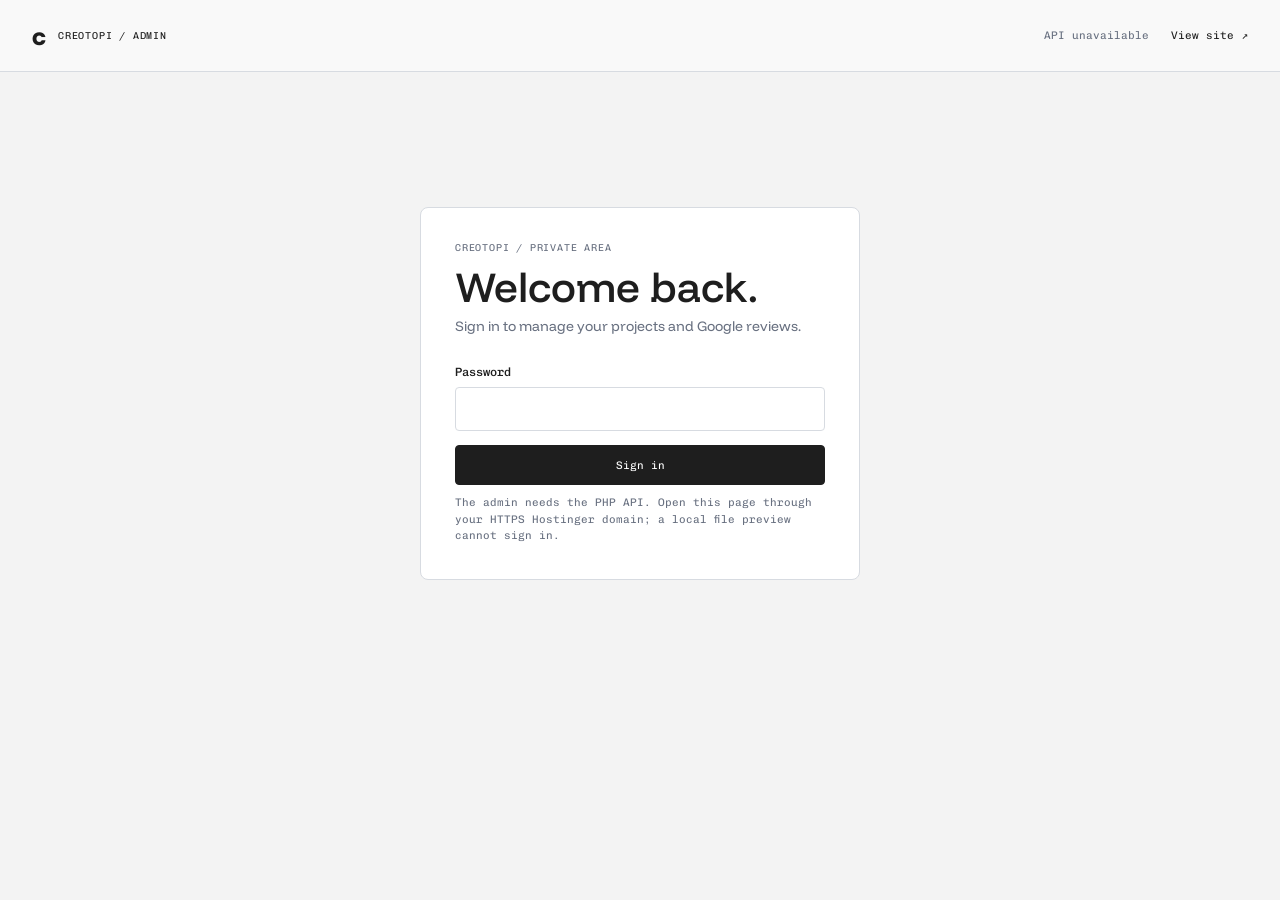
==== admin.html @ 1d1739e3 "update" ====
<!doctype html>
<html lang="en">
<head>
  <meta charset="utf-8">
  <meta name="viewport" content="width=device-width, initial-scale=1">
  <meta name="robots" content="noindex,nofollow">
  <title>Admin — Creotopi</title>
  <link rel="preconnect" href="https://fonts.googleapis.com">
  <link rel="preconnect" href="https://fonts.gstatic.com" crossorigin>
  <link href="https://fonts.googleapis.com/css2?family=Chivo+Mono:wght@400;500&family=Funnel+Display:wght@300..800&display=swap" rel="stylesheet">
  <link rel="stylesheet" href="css/admin.css">
</head>
<body>
  <header class="admin-topbar">
    <a class="admin-brand" href="index.html" aria-label="Creotopi home">c <span>CREOTOPI / ADMIN</span></a>
    <div class="admin-topbar__actions">
      <span class="admin-status" id="admin-status" aria-live="polite">Connecting…</span>
      <a class="admin-view-link" href="index.html" target="_blank" rel="noopener">View site ↗</a>
      <button class="button button--quiet" id="logout-button" type="button" hidden>Sign out</button>
    </div>
  </header>

  <main class="admin-main">
    <section class="auth-panel" id="auth-panel" hidden>
      <p class="eyebrow">CREOTOPI / PRIVATE AREA</p>
      <h1 id="auth-title">Admin</h1>
      <p class="auth-copy" id="auth-copy"></p>
      <form id="auth-form">
        <label class="field" id="setup-key-field" hidden>
          <span>Private setup key</span>
          <input type="password" id="setup-key" autocomplete="one-time-code">
        </label>
        <label class="field" id="confirm-field" hidden>
          <span>Confirm password</span>
          <input type="password" id="confirm-password" autocomplete="new-password" minlength="12">
        </label>
        <label class="field">
          <span id="password-label">Password</span>
          <input type="password" id="admin-password" autocomplete="current-password" required>
        </label>
        <button class="button button--dark" id="auth-submit" type="submit">Sign in</button>
        <p class="form-message" id="auth-message" role="status"></p>
      </form>
    </section>

    <section class="workspace" id="workspace" hidden>
      <div class="workspace-heading">
        <div>
          <p class="eyebrow">CONTENT MANAGER</p>
          <h1>Admin.</h1>
        </div>
        <button class="button button--dark" id="save-button" type="button">Save changes</button>
      </div>

      <nav class="admin-tabs" aria-label="Admin sections">
        <button type="button" class="admin-tab is-active" data-tab="works" aria-selected="true">Works <span id="project-total">0</span></button>
        <button type="button" class="admin-tab" data-tab="reviews" aria-selected="false">Google reviews <span id="review-total">0</span></button>
      </nav>

      <section class="admin-section" id="works-section">
        <div class="section-toolbar">
          <div><h2>Projects</h2><p>Manage the cards shown on your site.</p></div>
          <button class="button button--line" id="new-project-button" type="button">+ Add project</button>
        </div>
        <div class="editor-layout">
          <aside class="item-list" aria-label="Projects" id="project-list"></aside>
          <form class="editor-form" id="project-form">
            <input type="hidden" id="project-index" value="-1">
            <div class="editor-form__heading"><h3 id="project-form-title">New project</h3><button class="text-button" id="delete-project-button" type="button" hidden>Delete</button></div>
            <div class="form-grid">
              <label class="field"><span>Project title</span><input id="project-title" maxlength="200" required></label>
              <label class="field"><span>Service category</span><select id="project-category" required><option value="Branding">Branding</option><option value="UI/UX">UI / UX</option><option value="Web">Web design</option><option value="Social">Social &amp; motion</option></select></label>
              <label class="field"><span>Project date</span><input id="project-date" placeholder="MM.YY" maxlength="12"></label>
              <label class="field"><span>Behance link</span><input id="project-url" type="url" placeholder="https://www.behance.net/..." required></label>
              <label class="field field--wide"><span>Image URL or path</span><input id="project-cover" type="text" placeholder="https://… or assets/uploads/…"></label>
              <label class="field field--wide"><span>Upload an image <small>JPG, PNG, or WebP · max 5 MB</small></span><input id="project-image" type="file" accept="image/jpeg,image/png,image/webp"></label>
            </div>
            <div class="image-preview" id="image-preview" hidden><img id="preview-image" alt="Project image preview"></div>
            <p class="form-message" id="project-message" role="status"></p>
            <button class="button button--line" type="submit">Apply project</button>
          </form>
        </div>
      </section>

      <section class="admin-section" id="reviews-section" hidden>
        <div class="section-toolbar">
          <div><h2>Google reviews</h2><p>Manage the score, links, and reviews displayed on the site.</p></div>
        </div>
        <form class="editor-form review-settings" id="review-settings-form">
          <div class="form-grid">
            <label class="field"><span>Average rating <small>0 to 5</small></span><input id="review-rating" type="number" min="0" max="5" step="0.1" required></label>
            <label class="field"><span>Total Google reviews</span><input id="review-count" type="number" min="0" step="1" required></label>
            <label class="field"><span>Google Place ID</span><input id="review-place-id"></label>
            <label class="field"><span>Write a review link</span><input id="review-write-url" type="url" placeholder="https://…"></label>
            <label class="field field--wide"><span>Live reviews API URL <small>Optional</small></span><input id="review-api-url" type="url" placeholder="https://…"></label>
          </div>
        </form>

        <div class="section-toolbar review-list-heading">
          <div><h2>Review entries</h2><p>Add or edit the review cards shown below the rating.</p></div>
          <button class="button button--line" id="new-review-button" type="button">+ Add review</button>
        </div>
        <div class="editor-layout">
          <aside class="item-list" aria-label="Reviews" id="review-list"></aside>
          <form class="editor-form" id="review-form">
            <input type="hidden" id="review-index" value="-1">
            <div class="editor-form__heading"><h3 id="review-form-title">New review</h3><button class="text-button" id="delete-review-button" type="button" hidden>Delete</button></div>
            <div class="form-grid">
              <label class="field"><span>Reviewer name</span><input id="review-author" required maxlength="160"></label>
              <label class="field"><span>Role or company</span><input id="review-role" maxlength="160"></label>
              <label class="field"><span>Rating</span><select id="review-item-rating"><option value="5">5 stars</option><option value="4">4 stars</option><option value="3">3 stars</option><option value="2">2 stars</option><option value="1">1 star</option></select></label>
              <label class="field"><span>Date label</span><input id="review-time" placeholder="2 weeks ago" maxlength="80"></label>
              <label class="field field--wide"><span>Avatar image URL <small>Optional</small></span><input id="review-avatar" type="url" placeholder="https://…"></label>
              <label class="field field--wide"><span>Review text</span><textarea id="review-text" rows="5" required maxlength="1500"></textarea></label>
            </div>
            <p class="form-message" id="review-message" role="status"></p>
            <button class="button button--line" type="submit">Apply review</button>
          </form>
        </div>
      </section>

      <p class="workspace-message" id="workspace-message" role="status"></p>
    </section>
  </main>

  <script src="js/admin.js?v=2"></script>
</body>
</html>
---- css/admin.css ----
:root{--admin-bg:#f3f3f3;--admin-ink:#1e1e1e;--admin-muted:#697181;--admin-line:#d7dbe1;--admin-soft:#e8ebef;--admin-sans:"Funnel Display",system-ui,sans-serif;--admin-mono:"Chivo Mono",ui-monospace,monospace;--admin-ease:cubic-bezier(.22,1,.36,1)}
*{box-sizing:border-box}
html{min-width:320px}
body{margin:0;background:var(--admin-bg);color:var(--admin-ink);font-family:var(--admin-sans);-webkit-font-smoothing:antialiased}
button,input,select,textarea{font:inherit}
button{color:inherit}
[hidden]{display:none!important}
.admin-topbar{height:72px;padding:0 32px;display:flex;align-items:center;justify-content:space-between;border-bottom:1px solid var(--admin-line);background:rgba(255,255,255,.52)}
.admin-brand{display:flex;align-items:center;gap:12px;font-size:25px;font-weight:800;line-height:1;text-decoration:none;color:inherit}
.admin-brand span,.eyebrow{font:400 10px var(--admin-mono);letter-spacing:.08em}
.admin-topbar__actions{display:flex;align-items:center;gap:22px}
.admin-status,.admin-view-link,.button,.text-button,.admin-tab{font-family:var(--admin-mono);font-size:11px}
.admin-status{color:var(--admin-muted)}
.admin-view-link{color:inherit;text-decoration:none}
.admin-view-link:hover,.text-button:hover{opacity:.6}
.admin-main{width:min(1280px,calc(100% - 48px));margin:0 auto;padding:54px 0 100px}
.auth-panel{width:min(440px,100%);margin:9vh auto 0;padding:34px;background:#fff;border:1px solid var(--admin-line);border-radius:8px}
.auth-panel h1,.workspace-heading h1{margin:12px 0 8px;font-size:42px;font-weight:500;line-height:1}
.eyebrow{margin:0;color:var(--admin-muted)}
.auth-copy{margin:0 0 28px;color:var(--admin-muted);font-size:14px;line-height:1.5}
.field{display:flex;flex-direction:column;gap:8px;min-width:0;font:500 12px var(--admin-mono)}
.field small{color:var(--admin-muted);font-weight:400}
.field input,.field select,.field textarea{width:100%;min-height:44px;padding:11px 12px;border:1px solid var(--admin-line);border-radius:4px;background:#fff;color:var(--admin-ink);font:400 14px var(--admin-sans);outline:none}
.field textarea{resize:vertical;line-height:1.5}
.field input:focus,.field select:focus,.field textarea:focus{border-color:#525b68;box-shadow:0 0 0 2px rgba(30,30,30,.07)}
.field input[type=file]{padding:8px;font:400 12px var(--admin-mono)}
.button{min-height:40px;padding:0 16px;border:1px solid var(--admin-ink);border-radius:4px;background:transparent;cursor:pointer;transition:background .2s,color .2s,opacity .2s}
.button--dark{width:100%;margin-top:14px;background:var(--admin-ink);color:#fff}
.button--dark:hover{background:#454b53}
.button--line:hover{background:var(--admin-ink);color:#fff}
.button--quiet{min-height:32px;border-color:var(--admin-line)}
.button:disabled{opacity:.55;cursor:wait}
.form-message,.workspace-message{min-height:18px;margin:10px 0 0;color:var(--admin-muted);font:400 11px/1.5 var(--admin-mono)}
.workspace-heading{display:flex;align-items:flex-end;justify-content:space-between;gap:20px;padding-bottom:28px}
.workspace-heading .button{width:auto}
.admin-tabs{display:flex;gap:28px;border-bottom:1px solid var(--admin-line)}
.admin-tab{position:relative;padding:14px 2px;border:0;background:none;color:var(--admin-muted);cursor:pointer}
.admin-tab span{margin-left:5px;opacity:.65}
.admin-tab.is-active{color:var(--admin-ink)}
.admin-tab.is-active::after{position:absolute;right:0;bottom:-1px;left:0;height:2px;background:var(--admin-ink);content:""}
.admin-section{padding-top:34px}
.section-toolbar{display:flex;align-items:center;justify-content:space-between;gap:20px;margin-bottom:20px}
.section-toolbar h2{margin:0;font-size:22px;font-weight:500}
.section-toolbar p{margin:5px 0 0;color:var(--admin-muted);font-size:13px}
.editor-layout{display:grid;grid-template-columns:minmax(220px,.75fr) minmax(0,1.8fr);gap:20px;align-items:start}
.item-list,.editor-form{min-width:0;background:#fff;border:1px solid var(--admin-line);border-radius:6px}
.item-list{padding:8px}
.item-row{width:100%;min-height:56px;padding:10px 12px;display:flex;align-items:center;justify-content:space-between;gap:14px;border:0;border-radius:4px;background:transparent;text-align:left;cursor:pointer}
.item-row:hover,.item-row.is-active{background:var(--admin-soft)}
.item-row__title{overflow:hidden;text-overflow:ellipsis;white-space:nowrap;font-size:13px;font-weight:500}
.item-row__meta{flex:none;color:var(--admin-muted);font:400 10px var(--admin-mono)}
.editor-form{padding:22px}
.editor-form__heading{display:flex;align-items:center;justify-content:space-between;margin-bottom:20px}
.editor-form__heading h3{margin:0;font-size:16px;font-weight:500}
.text-button{border:0;background:none;color:#8b3737;cursor:pointer}
.form-grid{display:grid;grid-template-columns:repeat(2,minmax(0,1fr));gap:18px 14px}
.field--wide{grid-column:1/-1}
.image-preview{margin-top:16px;max-width:260px;aspect-ratio:1.5;overflow:hidden;border:1px solid var(--admin-line);border-radius:4px;background:var(--admin-bg)}
.image-preview img{width:100%;height:100%;display:block;object-fit:cover}
.review-settings{margin-bottom:42px}
.review-list-heading{margin-top:20px}
.empty-state{padding:18px 12px;color:var(--admin-muted);font-size:13px;line-height:1.5}
@media(max-width:760px){.admin-topbar{height:auto;min-height:64px;padding:12px 18px;gap:12px}.admin-brand{font-size:22px}.admin-brand span{font-size:9px}.admin-topbar__actions{gap:12px}.admin-status{display:none}.admin-main{width:calc(100% - 32px);padding:32px 0 64px}.auth-panel{margin-top:7vh;padding:24px}.workspace-heading h1{font-size:36px}.editor-layout{grid-template-columns:1fr}.item-list{display:grid;grid-template-columns:repeat(2,minmax(0,1fr));gap:4px}.section-toolbar{align-items:flex-start}.review-list-heading{margin-top:18px}}
@media(max-width:480px){.admin-topbar{padding-inline:14px}.admin-brand span{max-width:100px;line-height:1.35}.admin-view-link{font-size:10px}.admin-topbar__actions{gap:8px}.button{padding-inline:11px;font-size:10px}.workspace-heading{align-items:center}.admin-tabs{gap:20px}.section-toolbar{flex-direction:column;align-items:flex-start}.form-grid{grid-template-columns:1fr}.field--wide{grid-column:auto}.editor-form{padding:16px}.item-list{grid-template-columns:1fr}.auth-panel h1{font-size:36px}}
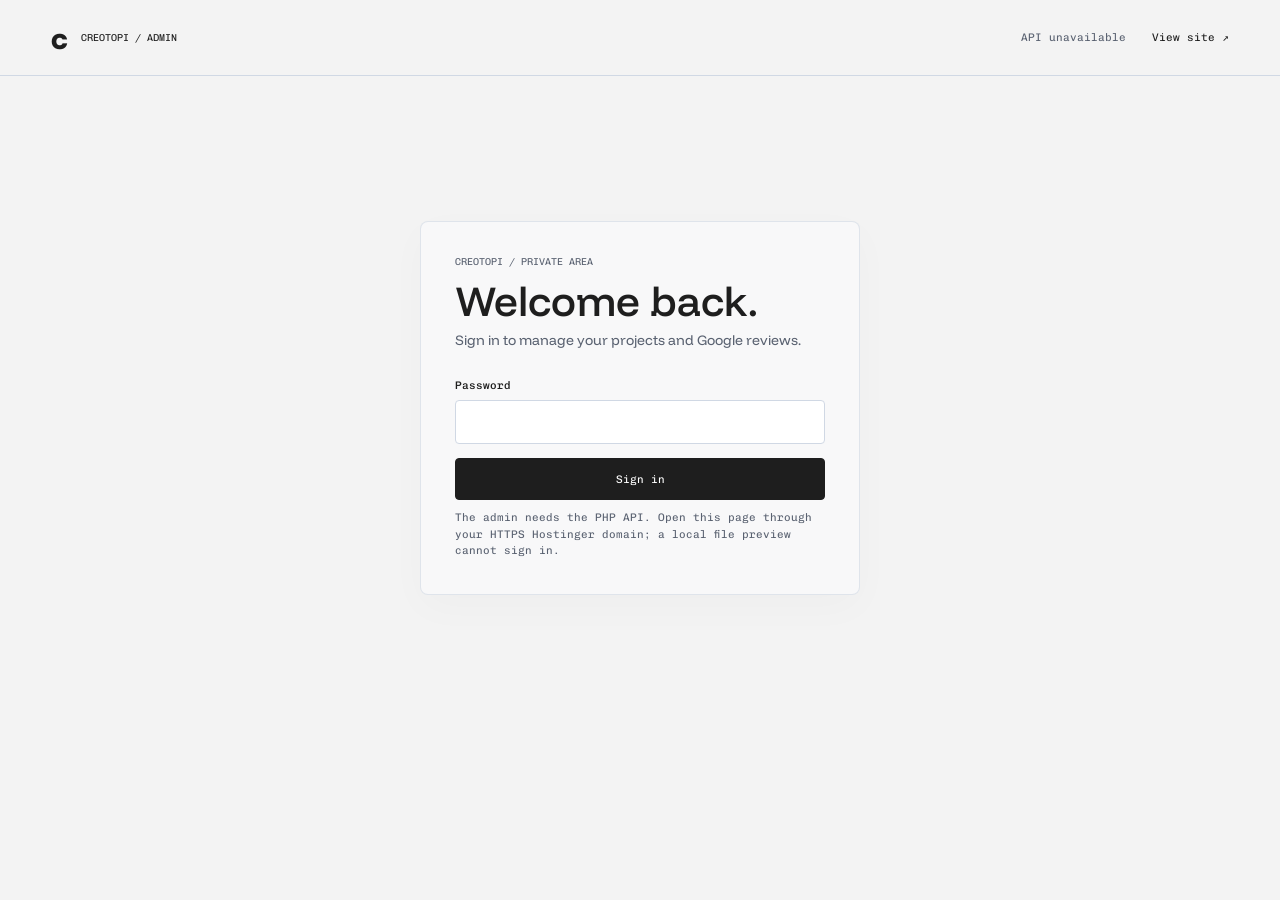
==== commit ee71a17a: "update" ====
--- a/admin.html
+++ b/admin.html
@@ -8,7 +8,7 @@
   <link rel="preconnect" href="https://fonts.googleapis.com">
   <link rel="preconnect" href="https://fonts.gstatic.com" crossorigin>
   <link href="https://fonts.googleapis.com/css2?family=Chivo+Mono:wght@400;500&family=Funnel+Display:wght@300..800&display=swap" rel="stylesheet">
-  <link rel="stylesheet" href="css/admin.css">
+  <link rel="stylesheet" href="css/admin.css?v=3">
 </head>
 <body>
   <header class="admin-topbar">
@@ -62,11 +62,15 @@
           <div><h2>Projects</h2><p>Manage the cards shown on your site.</p></div>
           <button class="button button--line" id="new-project-button" type="button">+ Add project</button>
         </div>
-        <div class="editor-layout">
-          <aside class="item-list" aria-label="Projects" id="project-list"></aside>
-          <form class="editor-form" id="project-form">
+        <div class="table-wrap">
+          <table class="content-table">
+            <thead><tr><th>Order</th><th>Image</th><th>Project</th><th>Service</th><th>Behance</th><th></th></tr></thead>
+            <tbody id="project-list"></tbody>
+          </table>
+        </div>
+        <form class="editor-form" id="project-form" hidden>
             <input type="hidden" id="project-index" value="-1">
-            <div class="editor-form__heading"><h3 id="project-form-title">New project</h3><button class="text-button" id="delete-project-button" type="button" hidden>Delete</button></div>
+            <div class="editor-form__heading"><h3 id="project-form-title">New project</h3><div class="form-actions"><button class="text-button" id="delete-project-button" type="button" hidden>Delete</button><button class="text-button" id="cancel-project-button" type="button">Cancel</button></div></div>
             <div class="form-grid">
               <label class="field"><span>Project title</span><input id="project-title" maxlength="200" required></label>
               <label class="field"><span>Service category</span><select id="project-category" required><option value="Branding">Branding</option><option value="UI/UX">UI / UX</option><option value="Web">Web design</option><option value="Social">Social &amp; motion</option></select></label>
@@ -78,8 +82,7 @@
             <div class="image-preview" id="image-preview" hidden><img id="preview-image" alt="Project image preview"></div>
             <p class="form-message" id="project-message" role="status"></p>
             <button class="button button--line" type="submit">Apply project</button>
-          </form>
-        </div>
+        </form>
       </section>
 
       <section class="admin-section" id="reviews-section" hidden>
@@ -100,11 +103,15 @@
           <div><h2>Review entries</h2><p>Add or edit the review cards shown below the rating.</p></div>
           <button class="button button--line" id="new-review-button" type="button">+ Add review</button>
         </div>
-        <div class="editor-layout">
-          <aside class="item-list" aria-label="Reviews" id="review-list"></aside>
-          <form class="editor-form" id="review-form">
+        <div class="table-wrap">
+          <table class="content-table">
+            <thead><tr><th>Reviewer</th><th>Rating</th><th>Review</th><th></th></tr></thead>
+            <tbody id="review-list"></tbody>
+          </table>
+        </div>
+        <form class="editor-form" id="review-form" hidden>
             <input type="hidden" id="review-index" value="-1">
-            <div class="editor-form__heading"><h3 id="review-form-title">New review</h3><button class="text-button" id="delete-review-button" type="button" hidden>Delete</button></div>
+            <div class="editor-form__heading"><h3 id="review-form-title">New review</h3><div class="form-actions"><button class="text-button" id="delete-review-button" type="button" hidden>Delete</button><button class="text-button" id="cancel-review-button" type="button">Cancel</button></div></div>
             <div class="form-grid">
               <label class="field"><span>Reviewer name</span><input id="review-author" required maxlength="160"></label>
               <label class="field"><span>Role or company</span><input id="review-role" maxlength="160"></label>
@@ -115,14 +122,13 @@
             </div>
             <p class="form-message" id="review-message" role="status"></p>
             <button class="button button--line" type="submit">Apply review</button>
-          </form>
-        </div>
+        </form>
       </section>
 
       <p class="workspace-message" id="workspace-message" role="status"></p>
     </section>
   </main>
 
-  <script src="js/admin.js?v=2"></script>
+  <script src="js/admin.js?v=4"></script>
 </body>
 </html>
--- a/css/admin.css
+++ b/css/admin.css
@@ -42,6 +42,33 @@
 .section-toolbar{display:flex;align-items:center;justify-content:space-between;gap:20px;margin-bottom:20px}
 .section-toolbar h2{margin:0;font-size:22px;font-weight:500}
 .section-toolbar p{margin:5px 0 0;color:var(--admin-muted);font-size:13px}
+.table-wrap{overflow:auto;border:1px solid var(--admin-line);border-radius:6px;background:#fff}
+.content-table{width:100%;min-width:760px;border-collapse:collapse;text-align:left}
+.content-table th{padding:12px 14px;border-bottom:1px solid var(--admin-line);color:var(--admin-muted);font:400 10px var(--admin-mono);white-space:nowrap}
+.content-table td{padding:12px 14px;border-bottom:1px solid #eceef1;vertical-align:middle;font-size:13px}
+.content-table tbody tr:last-child td{border-bottom:0}
+.table-thumb{display:block;width:72px;height:52px;border-radius:3px;background:var(--admin-soft);object-fit:cover}
+.table-thumb--empty{border:1px dashed var(--admin-line)}
+.table-order{min-width:21px;color:var(--admin-muted);font:400 10px var(--admin-mono)}
+.order-controls{display:flex;align-items:center;gap:4px}
+.order-button{width:25px;height:26px;padding:0;border:1px solid var(--admin-line);border-radius:3px;background:#fff;cursor:pointer;font-size:14px;line-height:1}
+.order-button:hover:not(:disabled){background:var(--admin-soft)}
+.order-button:disabled{opacity:.35;cursor:default}
+.table-title,.table-subtext{display:block}
+.table-title{font-size:13px;font-weight:500}
+.table-subtext{margin-top:3px;color:var(--admin-muted);font:400 10px var(--admin-mono)}
+.table-link{color:var(--admin-ink);font:400 10px var(--admin-mono);text-decoration:underline;text-underline-offset:3px}
+.table-action{min-height:30px;padding:0 10px;border:1px solid var(--admin-line);border-radius:3px;background:#fff;cursor:pointer;font:400 10px var(--admin-mono)}
+.table-action:hover{background:var(--admin-ink);color:#fff}
+.table-empty{height:80px;color:var(--admin-muted);text-align:center}
+.editor-form[hidden]{display:none}
+.editor-form:not([hidden]){margin-top:20px}
+.form-actions{display:flex;align-items:center;gap:16px}
+.reviewer-cell{display:flex;align-items:center;gap:10px;min-width:180px}
+.review-avatar{width:38px;height:38px;flex:none;border-radius:50%;object-fit:cover;background:var(--admin-soft)}
+.review-avatar--initials{display:grid;place-items:center;color:var(--admin-muted);font:400 10px var(--admin-mono)}
+.table-rating{white-space:nowrap;color:#8a6812;font:400 11px var(--admin-mono)}
+.review-excerpt{max-width:420px;overflow:hidden;color:var(--admin-muted);line-height:1.5;text-overflow:ellipsis;white-space:nowrap}
 .editor-layout{display:grid;grid-template-columns:minmax(220px,.75fr) minmax(0,1.8fr);gap:20px;align-items:start}
 .item-list,.editor-form{min-width:0;background:#fff;border:1px solid var(--admin-line);border-radius:6px}
 .item-list{padding:8px}
@@ -62,3 +89,59 @@
 .empty-state{padding:18px 12px;color:var(--admin-muted);font-size:13px;line-height:1.5}
 @media(max-width:760px){.admin-topbar{height:auto;min-height:64px;padding:12px 18px;gap:12px}.admin-brand{font-size:22px}.admin-brand span{font-size:9px}.admin-topbar__actions{gap:12px}.admin-status{display:none}.admin-main{width:calc(100% - 32px);padding:32px 0 64px}.auth-panel{margin-top:7vh;padding:24px}.workspace-heading h1{font-size:36px}.editor-layout{grid-template-columns:1fr}.item-list{display:grid;grid-template-columns:repeat(2,minmax(0,1fr));gap:4px}.section-toolbar{align-items:flex-start}.review-list-heading{margin-top:18px}}
 @media(max-width:480px){.admin-topbar{padding-inline:14px}.admin-brand span{max-width:100px;line-height:1.35}.admin-view-link{font-size:10px}.admin-topbar__actions{gap:8px}.button{padding-inline:11px;font-size:10px}.workspace-heading{align-items:center}.admin-tabs{gap:20px}.section-toolbar{flex-direction:column;align-items:flex-start}.form-grid{grid-template-columns:1fr}.field--wide{grid-column:auto}.editor-form{padding:16px}.item-list{grid-template-columns:1fr}.auth-panel h1{font-size:36px}}
+
+/* Creotopi visual system */
+:root{--admin-bg:#f3f3f3;--admin-ink:#1e1e1e;--admin-muted:#5a6271;--admin-line:#d0d8e4;--admin-soft:#eef0f6}
+.admin-topbar{height:76px;padding-inline:clamp(24px,4vw,64px);background:var(--admin-bg);border-color:var(--admin-line)}
+.admin-brand{gap:14px;font-size:30px}
+.admin-brand span,.eyebrow{letter-spacing:0}
+.admin-topbar__actions{gap:26px}
+.admin-main{width:min(1520px,calc(100% - 48px));padding:64px 0 120px}
+.workspace-heading{padding-bottom:34px}
+.workspace-heading h1{font-size:54px;letter-spacing:-.045em}
+.auth-panel{background:#f8f8f9;border-color:rgba(208,216,228,.62);border-radius:8px;box-shadow:0 12px 40px rgba(30,30,30,.025)}
+.admin-tabs{gap:34px;border-color:var(--admin-line)}
+.admin-tab{font-size:11px}
+.admin-tab.is-active::after{height:1px}
+.admin-section{padding-top:38px}
+.section-toolbar h2{font-size:24px;letter-spacing:-.025em}
+.section-toolbar p{font-size:14px}
+.table-wrap{border:0;border-top:1px solid var(--admin-line);border-bottom:1px solid var(--admin-line);border-radius:0;background:transparent}
+.content-table{min-width:780px}
+.content-table th{padding:15px 16px;border-color:var(--admin-line);color:var(--admin-muted);font-size:10px}
+.content-table td{padding:15px 16px;border-color:rgba(208,216,228,.72);font-size:14px}
+.content-table tbody tr{transition:background .2s ease}
+.content-table tbody tr:hover{background:rgba(255,255,255,.54)}
+.table-thumb{width:84px;height:60px;border-radius:8px;background:var(--admin-soft)}
+.table-order{font-size:11px}
+.order-controls{gap:3px}
+.order-button{width:27px;height:27px;border:0;border-radius:50%;background:transparent;color:var(--admin-muted)}
+.order-button:hover:not(:disabled){background:var(--admin-soft);color:var(--admin-ink)}
+.table-title{font-size:14px;font-weight:600}
+.table-subtext{font-size:10px;letter-spacing:0}
+.table-link{font-size:10px}
+.table-action{min-height:32px;border:0;border-bottom:1px solid rgba(30,30,30,.28);border-radius:0;background:transparent;font-size:11px}
+.table-action:hover{background:transparent;color:var(--admin-muted);border-color:var(--admin-ink)}
+.table-empty{color:var(--admin-muted);font-size:14px}
+.editor-form:not([hidden]){margin-top:28px}
+.editor-form{padding:28px;background:#f8f8f9;border-color:rgba(208,216,228,.62);border-radius:8px}
+.editor-form__heading h3{font-size:20px;letter-spacing:-.02em}
+.field{font-size:11px}
+.field input,.field select,.field textarea{border-color:var(--admin-line);border-radius:4px;font-size:15px}
+.field input:focus,.field select:focus,.field textarea:focus{border-color:var(--admin-muted);box-shadow:0 0 0 2px rgba(90,98,113,.08)}
+.button{min-height:42px;border-radius:4px;font-size:11px;transition:background .25s ease,color .25s ease,transform .25s ease}
+.button--dark{background:var(--admin-ink)}
+.button--dark:hover{background:#414751}
+.button--line{border-color:rgba(30,30,30,.3)}
+.button--line:hover{background:var(--admin-ink);color:#fff}
+.button--quiet{background:transparent}
+.review-settings{padding:22px 0 32px;background:transparent;border:0;border-bottom:1px solid var(--admin-line);border-radius:0}
+.review-list-heading{margin-top:38px}
+.reviewer-cell{gap:12px}
+.review-avatar{width:42px;height:42px;background:var(--admin-soft)}
+.table-rating{color:var(--admin-ink)}
+.review-excerpt{color:var(--admin-muted)}
+.image-preview{border-color:var(--admin-line);border-radius:8px}
+.form-message,.workspace-message{color:var(--admin-muted)}
+@media(max-width:760px){.admin-topbar{padding-inline:20px}.admin-main{width:calc(100% - 36px);padding-top:38px}.workspace-heading h1{font-size:42px}.admin-tabs{gap:24px}.editor-form{padding:22px}}
+@media(max-width:480px){.admin-topbar{padding-inline:16px}.admin-main{width:calc(100% - 28px);padding-top:28px}.admin-brand{font-size:27px}.workspace-heading h1{font-size:38px}.admin-topbar__actions{gap:12px}.editor-form{padding:18px}}
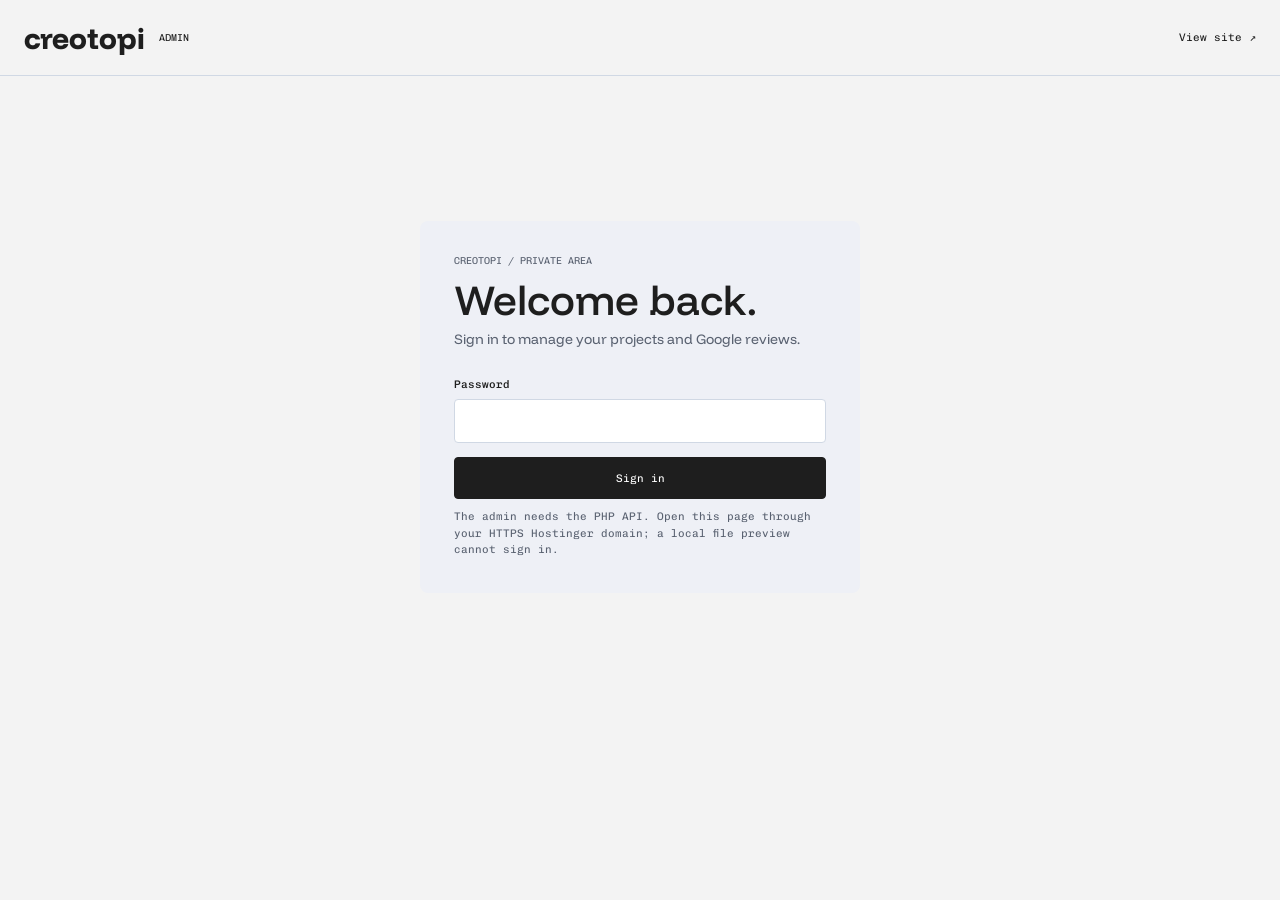
==== commit f2a61774: "update" ====
--- a/admin.html
+++ b/admin.html
@@ -8,13 +8,12 @@
   <link rel="preconnect" href="https://fonts.googleapis.com">
   <link rel="preconnect" href="https://fonts.gstatic.com" crossorigin>
   <link href="https://fonts.googleapis.com/css2?family=Chivo+Mono:wght@400;500&family=Funnel+Display:wght@300..800&display=swap" rel="stylesheet">
-  <link rel="stylesheet" href="css/admin.css?v=3">
+  <link rel="stylesheet" href="css/admin.css?v=13">
 </head>
 <body>
   <header class="admin-topbar">
-    <a class="admin-brand" href="index.html" aria-label="Creotopi home">c <span>CREOTOPI / ADMIN</span></a>
+    <a class="admin-brand" href="index.html" aria-label="Creotopi home">creotopi <span>ADMIN</span></a>
     <div class="admin-topbar__actions">
-      <span class="admin-status" id="admin-status" aria-live="polite">Connecting…</span>
       <a class="admin-view-link" href="index.html" target="_blank" rel="noopener">View site ↗</a>
       <button class="button button--quiet" id="logout-button" type="button" hidden>Sign out</button>
     </div>
@@ -49,7 +48,6 @@
           <p class="eyebrow">CONTENT MANAGER</p>
           <h1>Admin.</h1>
         </div>
-        <button class="button button--dark" id="save-button" type="button">Save changes</button>
       </div>
 
       <nav class="admin-tabs" aria-label="Admin sections">
@@ -68,7 +66,8 @@
             <tbody id="project-list"></tbody>
           </table>
         </div>
-        <form class="editor-form" id="project-form" hidden>
+        <dialog class="project-drawer" id="project-drawer" aria-labelledby="project-form-title">
+          <form class="editor-form" id="project-form">
             <input type="hidden" id="project-index" value="-1">
             <div class="editor-form__heading"><h3 id="project-form-title">New project</h3><div class="form-actions"><button class="text-button" id="delete-project-button" type="button" hidden>Delete</button><button class="text-button" id="cancel-project-button" type="button">Cancel</button></div></div>
             <div class="form-grid">
@@ -77,25 +76,31 @@
               <label class="field"><span>Project date</span><input id="project-date" placeholder="MM.YY" maxlength="12"></label>
               <label class="field"><span>Behance link</span><input id="project-url" type="url" placeholder="https://www.behance.net/..." required></label>
               <label class="field field--wide"><span>Image URL or path</span><input id="project-cover" type="text" placeholder="https://… or assets/uploads/…"></label>
-              <label class="field field--wide"><span>Upload an image <small>JPG, PNG, or WebP · max 5 MB</small></span><input id="project-image" type="file" accept="image/jpeg,image/png,image/webp"></label>
+              <label class="field field--wide"><span>Project image <small>JPG, PNG, or WebP · max 5 MB</small></span>
+                <span class="upload-dropzone" id="project-dropzone">
+                  <input id="project-image" class="upload-dropzone__input" type="file" accept="image/jpeg,image/png,image/webp" aria-label="Upload project image">
+                  <span class="upload-dropzone__icon" aria-hidden="true">↑</span>
+                  <span class="upload-dropzone__copy"><strong>Drop an image here</strong><span>or click to browse</span></span>
+                  <span class="upload-dropzone__filename" id="project-image-name" role="status">No new file selected</span>
+                </span>
+              </label>
             </div>
             <div class="image-preview" id="image-preview" hidden><img id="preview-image" alt="Project image preview"></div>
             <p class="form-message" id="project-message" role="status"></p>
-            <button class="button button--line" type="submit">Apply project</button>
-        </form>
+            <button class="button button--line" id="project-submit" type="submit" data-stage="apply">Apply project</button>
+          </form>
+        </dialog>
       </section>
 
       <section class="admin-section" id="reviews-section" hidden>
         <div class="section-toolbar">
-          <div><h2>Google reviews</h2><p>Manage the score, links, and reviews displayed on the site.</p></div>
+          <div><h2>Google reviews</h2><p>Manage the rating, review count, link, and review cards shown on the site.</p></div>
         </div>
         <form class="editor-form review-settings" id="review-settings-form">
           <div class="form-grid">
             <label class="field"><span>Average rating <small>0 to 5</small></span><input id="review-rating" type="number" min="0" max="5" step="0.1" required></label>
             <label class="field"><span>Total Google reviews</span><input id="review-count" type="number" min="0" step="1" required></label>
-            <label class="field"><span>Google Place ID</span><input id="review-place-id"></label>
             <label class="field"><span>Write a review link</span><input id="review-write-url" type="url" placeholder="https://…"></label>
-            <label class="field field--wide"><span>Live reviews API URL <small>Optional</small></span><input id="review-api-url" type="url" placeholder="https://…"></label>
           </div>
         </form>
 
@@ -109,7 +114,8 @@
             <tbody id="review-list"></tbody>
           </table>
         </div>
-        <form class="editor-form" id="review-form" hidden>
+        <dialog class="review-drawer" id="review-drawer" aria-labelledby="review-form-title">
+          <form class="editor-form" id="review-form">
             <input type="hidden" id="review-index" value="-1">
             <div class="editor-form__heading"><h3 id="review-form-title">New review</h3><div class="form-actions"><button class="text-button" id="delete-review-button" type="button" hidden>Delete</button><button class="text-button" id="cancel-review-button" type="button">Cancel</button></div></div>
             <div class="form-grid">
@@ -122,13 +128,20 @@
             </div>
             <p class="form-message" id="review-message" role="status"></p>
             <button class="button button--line" type="submit">Apply review</button>
-        </form>
+          </form>
+        </dialog>
       </section>
 
-      <p class="workspace-message" id="workspace-message" role="status"></p>
+      <div class="workspace-actions">
+        <div class="workspace-actions__feedback">
+          <span class="admin-status" id="admin-status" aria-live="polite">Connecting…</span>
+          <p class="workspace-message" id="workspace-message" role="status"></p>
+        </div>
+        <button class="button button--dark" id="save-button" type="button">Save changes</button>
+      </div>
     </section>
   </main>
 
-  <script src="js/admin.js?v=4"></script>
+  <script src="js/admin.js?v=11"></script>
 </body>
 </html>
--- a/css/admin.css
+++ b/css/admin.css
@@ -31,6 +31,11 @@
 .button--quiet{min-height:32px;border-color:var(--admin-line)}
 .button:disabled{opacity:.55;cursor:wait}
 .form-message,.workspace-message{min-height:18px;margin:10px 0 0;color:var(--admin-muted);font:400 11px/1.5 var(--admin-mono)}
+.workspace-actions{display:flex;align-items:center;justify-content:space-between;gap:20px;margin-top:30px;padding-top:18px;border-top:1px solid var(--admin-line)}
+.workspace-actions .workspace-message{flex:1;margin:0}
+.workspace-actions .button{width:auto;min-width:160px;margin-top:0}
+.workspace-actions__feedback{min-width:0;flex:1;display:flex;align-items:center;gap:16px}
+.workspace-actions .admin-status{display:block;white-space:nowrap}
 .workspace-heading{display:flex;align-items:flex-end;justify-content:space-between;gap:20px;padding-bottom:28px}
 .workspace-heading .button{width:auto}
 .admin-tabs{display:flex;gap:28px;border-bottom:1px solid var(--admin-line)}
@@ -89,10 +94,11 @@
 .empty-state{padding:18px 12px;color:var(--admin-muted);font-size:13px;line-height:1.5}
 @media(max-width:760px){.admin-topbar{height:auto;min-height:64px;padding:12px 18px;gap:12px}.admin-brand{font-size:22px}.admin-brand span{font-size:9px}.admin-topbar__actions{gap:12px}.admin-status{display:none}.admin-main{width:calc(100% - 32px);padding:32px 0 64px}.auth-panel{margin-top:7vh;padding:24px}.workspace-heading h1{font-size:36px}.editor-layout{grid-template-columns:1fr}.item-list{display:grid;grid-template-columns:repeat(2,minmax(0,1fr));gap:4px}.section-toolbar{align-items:flex-start}.review-list-heading{margin-top:18px}}
 @media(max-width:480px){.admin-topbar{padding-inline:14px}.admin-brand span{max-width:100px;line-height:1.35}.admin-view-link{font-size:10px}.admin-topbar__actions{gap:8px}.button{padding-inline:11px;font-size:10px}.workspace-heading{align-items:center}.admin-tabs{gap:20px}.section-toolbar{flex-direction:column;align-items:flex-start}.form-grid{grid-template-columns:1fr}.field--wide{grid-column:auto}.editor-form{padding:16px}.item-list{grid-template-columns:1fr}.auth-panel h1{font-size:36px}}
+@media(max-width:480px){.workspace-actions{align-items:stretch;flex-direction:column}.workspace-actions .button{width:100%}}
 
 /* Creotopi visual system */
 :root{--admin-bg:#f3f3f3;--admin-ink:#1e1e1e;--admin-muted:#5a6271;--admin-line:#d0d8e4;--admin-soft:#eef0f6}
-.admin-topbar{height:76px;padding-inline:clamp(24px,4vw,64px);background:var(--admin-bg);border-color:var(--admin-line)}
+.admin-topbar{height:76px;padding-inline:max(24px,calc((100vw - 1520px)/2));background:var(--admin-bg);border-color:var(--admin-line)}
 .admin-brand{gap:14px;font-size:30px}
 .admin-brand span,.eyebrow{letter-spacing:0}
 .admin-topbar__actions{gap:26px}
@@ -120,8 +126,8 @@
 .table-title{font-size:14px;font-weight:600}
 .table-subtext{font-size:10px;letter-spacing:0}
 .table-link{font-size:10px}
-.table-action{min-height:32px;border:0;border-bottom:1px solid rgba(30,30,30,.28);border-radius:0;background:transparent;font-size:11px}
-.table-action:hover{background:transparent;color:var(--admin-muted);border-color:var(--admin-ink)}
+.table-action{min-height:32px;border:1px solid var(--admin-ink);border-radius:4px;background:var(--admin-ink);color:#fff;font-size:11px}
+.table-action:hover{background:#414751;color:#fff;border-color:#414751}
 .table-empty{color:var(--admin-muted);font-size:14px}
 .editor-form:not([hidden]){margin-top:28px}
 .editor-form{padding:28px;background:#f8f8f9;border-color:rgba(208,216,228,.62);border-radius:8px}
@@ -132,8 +138,8 @@
 .button{min-height:42px;border-radius:4px;font-size:11px;transition:background .25s ease,color .25s ease,transform .25s ease}
 .button--dark{background:var(--admin-ink)}
 .button--dark:hover{background:#414751}
-.button--line{border-color:rgba(30,30,30,.3)}
-.button--line:hover{background:var(--admin-ink);color:#fff}
+.button--line{border-color:var(--admin-ink);background:var(--admin-ink);color:#fff}
+.button--line:hover{background:#414751;color:#fff}
 .button--quiet{background:transparent}
 .review-settings{padding:22px 0 32px;background:transparent;border:0;border-bottom:1px solid var(--admin-line);border-radius:0}
 .review-list-heading{margin-top:38px}
@@ -143,5 +149,39 @@
 .review-excerpt{color:var(--admin-muted)}
 .image-preview{border-color:var(--admin-line);border-radius:8px}
 .form-message,.workspace-message{color:var(--admin-muted)}
-@media(max-width:760px){.admin-topbar{padding-inline:20px}.admin-main{width:calc(100% - 36px);padding-top:38px}.workspace-heading h1{font-size:42px}.admin-tabs{gap:24px}.editor-form{padding:22px}}
-@media(max-width:480px){.admin-topbar{padding-inline:16px}.admin-main{width:calc(100% - 28px);padding-top:28px}.admin-brand{font-size:27px}.workspace-heading h1{font-size:38px}.admin-topbar__actions{gap:12px}.editor-form{padding:18px}}
+@media(max-width:760px){.admin-topbar{padding-inline:18px}.admin-main{width:calc(100% - 36px);padding-top:38px}.workspace-heading h1{font-size:42px}.admin-tabs{gap:24px}.editor-form{padding:22px}}
+@media(max-width:480px){.admin-topbar{padding-inline:14px}.admin-main{width:calc(100% - 28px);padding-top:28px}.admin-brand{font-size:27px}.workspace-heading h1{font-size:38px}.admin-topbar__actions{gap:12px}.editor-form{padding:18px}}
+
+/* Minimal surfaces */
+.auth-panel{border:0;background:#eef0f6;box-shadow:none}
+.table-wrap{border:0;background:transparent}
+.content-table th{border-bottom:1px solid rgba(208,216,228,.72)}
+.content-table td{border-bottom:1px solid rgba(208,216,228,.48)}
+.editor-form{border:0;background:#eef0f6}
+.review-settings{border:0}
+.image-preview{border:0;background:var(--admin-soft)}
+.table-action{border:0}
+.table-actions{display:flex;align-items:center;gap:8px;white-space:nowrap}
+.table-action--danger{background:transparent;color:#8b3737}
+.table-action--danger:hover{background:#f7eded;color:#8b3737;border-color:transparent}
+.order-button:focus-visible,.table-action:focus-visible,.button:focus-visible,.admin-tab:focus-visible{outline:2px solid var(--admin-muted);outline-offset:3px}
+.upload-dropzone{position:relative;min-height:116px;padding:18px 20px;display:grid;grid-template-columns:42px minmax(0,1fr) minmax(100px,auto);align-items:center;gap:16px;border:1px dashed rgba(90,98,113,.42);border-radius:8px;background:var(--admin-bg);cursor:pointer;transition:background .2s ease,border-color .2s ease}
+.upload-dropzone:hover,.upload-dropzone.is-dragging{border-color:var(--admin-muted);background:#fff}
+.upload-dropzone:focus-within{outline:2px solid var(--admin-muted);outline-offset:3px}
+.upload-dropzone.is-invalid{border-color:#a34848}
+.upload-dropzone__input{position:absolute;inset:0;z-index:1;width:100%;height:100%;opacity:0;cursor:pointer}
+.upload-dropzone__icon{width:40px;height:40px;display:grid;place-items:center;border-radius:50%;background:#fff;color:var(--admin-ink);font:400 24px/1 var(--admin-sans)}
+.upload-dropzone__copy strong,.upload-dropzone__copy span{display:block}
+.upload-dropzone__copy strong{font-size:14px;font-weight:600}
+.upload-dropzone__copy span{margin-top:3px;color:var(--admin-muted);font-size:13px}
+.upload-dropzone__filename{overflow:hidden;color:var(--admin-muted);font:400 10px var(--admin-mono);text-align:right;text-overflow:ellipsis;white-space:nowrap}
+@media(max-width:560px){.upload-dropzone{min-height:108px;padding:14px;grid-template-columns:38px minmax(0,1fr);gap:12px}.upload-dropzone__icon{width:36px;height:36px}.upload-dropzone__filename{grid-column:2;text-align:left}}
+@media(max-width:760px){.workspace-actions .admin-status{display:block}}
+@media(max-width:480px){.workspace-actions__feedback{align-items:flex-start;flex-direction:column;gap:4px}}
+.project-drawer,.review-drawer{position:fixed;inset:0 0 0 auto;width:min(600px,100vw);max-width:none;height:100vh;height:100dvh;max-height:none;margin:0;padding:0;overflow:visible;border:0;background:transparent;color:var(--admin-ink);transform:translateX(100%);transition:transform .36s var(--admin-ease)}
+.project-drawer[open],.review-drawer[open]{display:block}
+.project-drawer.is-open,.review-drawer.is-open{transform:translateX(0)}
+.project-drawer::backdrop,.review-drawer::backdrop{background:rgba(30,30,30,.36);backdrop-filter:blur(2px)}
+.project-drawer .editor-form,.review-drawer .editor-form{width:100%;height:100%;min-height:100%;margin:0;overflow-y:auto;border:0;border-radius:0;background:#f8f8f9;padding:36px}
+.project-drawer .editor-form:not([hidden]),.review-drawer .editor-form:not([hidden]){margin-top:0}
+@media(max-width:560px){.project-drawer,.review-drawer{width:100vw}.project-drawer .editor-form,.review-drawer .editor-form{padding:22px}}
